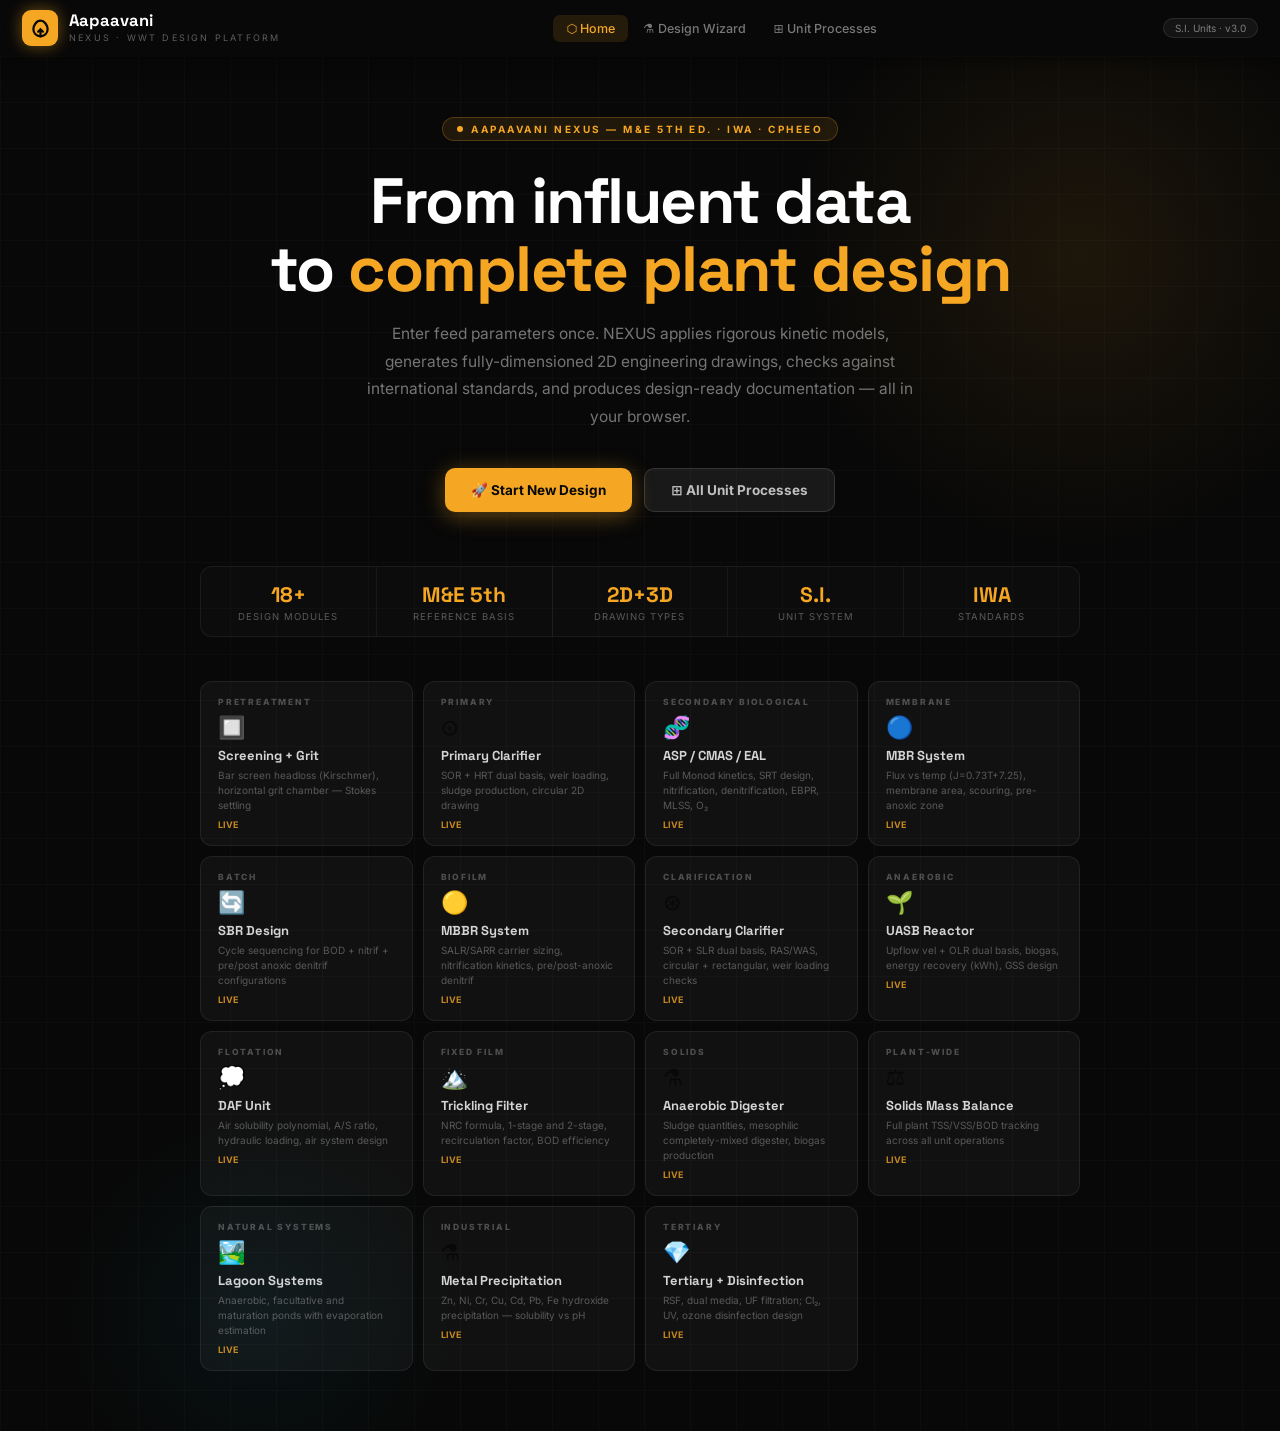
==== index.html @ 56250bb4 "Refactor: Split monolith HTML into index.html, style.css, and app.js" ====
<!DOCTYPE html>
<html lang="en">
<head>
<meta charset="UTF-8">
<meta name="viewport" content="width=device-width, initial-scale=1.0">
<title>Aapaavani NEXUS — Intelligent WWT Engineering Platform</title>
<link rel="stylesheet" href="css/style.css">
</head>
<body>

<!-- ════ TOPNAV ════ -->
<nav class="topnav">
  <div class="brand" onclick="goHome()">
    <div class="brand-icon">
      <svg viewBox="0 0 24 24" fill="none" stroke="#080808" stroke-width="2.8" stroke-linecap="round">
        <path d="M12 2C7 2 3 8 3 13a9 9 0 0018 0c0-5-4-11-9-11z"/>
        <path d="M12 22V13M9 16l3-3 3 3"/>
      </svg>
    </div>
    <div class="brand-words"><div class="n1">Aapaavani</div><div class="n2">NEXUS · WWT Design Platform</div></div>
  </div>
  <div class="nav-tabs">
    <div class="nt active" id="nt-home" onclick="goHome()">⬡ Home</div>
    <div class="nt" id="nt-wizard" onclick="showWiz()">⚗ Design Wizard</div>
    <div class="nt" id="nt-modules" onclick="showModules()">⊞ Unit Processes</div>
  </div>
  <div class="nav-right">
    <div class="chip" id="top-chip"></div>
    <div class="pill">S.I. Units · v3.0</div>
  </div>
</nav>

<!-- ════════════════════════════════════
     HOME
════════════════════════════════════ -->
<div class="screen show" id="screen-home">
<div class="home-hero">
  <div class="hh-grid"></div><div class="hh-glow1"></div><div class="hh-glow2"></div>
  <div class="hero-inner">
    <div class="hero-eyebrow"><div class="eyebrow-pulse"></div><span>Aapaavani NEXUS — M&E 5th Ed. · IWA · CPHEEO</span></div>
    <div class="hero-h">From influent data<br>to <span class="hl">complete plant design</span></div>
    <div class="hero-p">Enter feed parameters once. NEXUS applies rigorous kinetic models, generates fully-dimensioned 2D engineering drawings, checks against international standards, and produces design-ready documentation — all in your browser.</div>
    <div class="hero-btns">
      <button class="btn-hero amber" onclick="showWiz()">🚀 Start New Design</button>
      <button class="btn-hero ghost" onclick="showModules()">⊞ All Unit Processes</button>
    </div>
    <div class="stats-strip">
      <div class="ss-item"><div class="ss-v">18+</div><div class="ss-l">Design Modules</div></div>
      <div class="ss-item"><div class="ss-v">M&E 5th</div><div class="ss-l">Reference Basis</div></div>
      <div class="ss-item"><div class="ss-v">2D+3D</div><div class="ss-l">Drawing Types</div></div>
      <div class="ss-item"><div class="ss-v">S.I.</div><div class="ss-l">Unit System</div></div>
      <div class="ss-item"><div class="ss-v">IWA</div><div class="ss-l">Standards</div></div>
    </div>
    <div class="mod-grid">
      <div class="mgc" onclick="gm('screen')"><div class="mgc-cat">Pretreatment</div><div class="mgc-icon">🔲</div><div class="mgc-name">Screening + Grit</div><div class="mgc-desc">Bar screen headloss (Kirschmer), horizontal grit chamber — Stokes settling</div><div class="mgc-tag">LIVE</div></div>
      <div class="mgc" onclick="gm('primary')"><div class="mgc-cat">Primary</div><div class="mgc-icon">⊙</div><div class="mgc-name">Primary Clarifier</div><div class="mgc-desc">SOR + HRT dual basis, weir loading, sludge production, circular 2D drawing</div><div class="mgc-tag">LIVE</div></div>
      <div class="mgc" onclick="gm('secondary')"><div class="mgc-cat">Secondary Biological</div><div class="mgc-icon">🧬</div><div class="mgc-name">ASP / CMAS / EAL</div><div class="mgc-desc">Full Monod kinetics, SRT design, nitrification, denitrification, EBPR, MLSS, O₂</div><div class="mgc-tag">LIVE</div></div>
      <div class="mgc" onclick="gm('mbr')"><div class="mgc-cat">Membrane</div><div class="mgc-icon">🔵</div><div class="mgc-name">MBR System</div><div class="mgc-desc">Flux vs temp (J=0.73T+7.25), membrane area, scouring, pre-anoxic zone</div><div class="mgc-tag">LIVE</div></div>
      <div class="mgc" onclick="gm('sbr')"><div class="mgc-cat">Batch</div><div class="mgc-icon">🔄</div><div class="mgc-name">SBR Design</div><div class="mgc-desc">Cycle sequencing for BOD + nitrif + pre/post anoxic denitrif configurations</div><div class="mgc-tag">LIVE</div></div>
      <div class="mgc" onclick="gm('mbbr')"><div class="mgc-cat">Biofilm</div><div class="mgc-icon">🟡</div><div class="mgc-name">MBBR System</div><div class="mgc-desc">SALR/SARR carrier sizing, nitrification kinetics, pre/post-anoxic denitrif</div><div class="mgc-tag">LIVE</div></div>
      <div class="mgc" onclick="gm('sec-clar')"><div class="mgc-cat">Clarification</div><div class="mgc-icon">⊛</div><div class="mgc-name">Secondary Clarifier</div><div class="mgc-desc">SOR + SLR dual basis, RAS/WAS, circular + rectangular, weir loading checks</div><div class="mgc-tag">LIVE</div></div>
      <div class="mgc" onclick="gm('uasb')"><div class="mgc-cat">Anaerobic</div><div class="mgc-icon">🌱</div><div class="mgc-name">UASB Reactor</div><div class="mgc-desc">Upflow vel + OLR dual basis, biogas, energy recovery (kWh), GSS design</div><div class="mgc-tag">LIVE</div></div>
      <div class="mgc" onclick="gm('daf')"><div class="mgc-cat">Flotation</div><div class="mgc-icon">💭</div><div class="mgc-name">DAF Unit</div><div class="mgc-desc">Air solubility polynomial, A/S ratio, hydraulic loading, air system design</div><div class="mgc-tag">LIVE</div></div>
      <div class="mgc" onclick="gm('trickling')"><div class="mgc-cat">Fixed Film</div><div class="mgc-icon">🏔️</div><div class="mgc-name">Trickling Filter</div><div class="mgc-desc">NRC formula, 1-stage and 2-stage, recirculation factor, BOD efficiency</div><div class="mgc-tag">LIVE</div></div>
      <div class="mgc" onclick="gm('digester')"><div class="mgc-cat">Solids</div><div class="mgc-icon">⚗️</div><div class="mgc-name">Anaerobic Digester</div><div class="mgc-desc">Sludge quantities, mesophilic completely-mixed digester, biogas production</div><div class="mgc-tag">LIVE</div></div>
      <div class="mgc" onclick="gm('mass-balance')"><div class="mgc-cat">Plant-Wide</div><div class="mgc-icon">⚖️</div><div class="mgc-name">Solids Mass Balance</div><div class="mgc-desc">Full plant TSS/VSS/BOD tracking across all unit operations</div><div class="mgc-tag">LIVE</div></div>
      <div class="mgc" onclick="gm('lagoon')"><div class="mgc-cat">Natural Systems</div><div class="mgc-icon">🏞️</div><div class="mgc-name">Lagoon Systems</div><div class="mgc-desc">Anaerobic, facultative and maturation ponds with evaporation estimation</div><div class="mgc-tag">LIVE</div></div>
      <div class="mgc" onclick="gm('metal')"><div class="mgc-cat">Industrial</div><div class="mgc-icon">⚗</div><div class="mgc-name">Metal Precipitation</div><div class="mgc-desc">Zn, Ni, Cr, Cu, Cd, Pb, Fe hydroxide precipitation — solubility vs pH</div><div class="mgc-tag">LIVE</div></div>
      <div class="mgc" onclick="gm('tertiary')"><div class="mgc-cat">Tertiary</div><div class="mgc-icon">💎</div><div class="mgc-name">Tertiary + Disinfection</div><div class="mgc-desc">RSF, dual media, UF filtration; Cl₂, UV, ozone disinfection design</div><div class="mgc-tag">LIVE</div></div>
    </div>
  </div>
</div>
</div>

<!-- ════════════════════════════════════
     WIZARD
════════════════════════════════════ -->
<div class="screen" id="screen-wizard">
<div class="two-panel">
  <aside class="sidebar">
    <div class="sb-logo"><div class="sb-logo-t">NEXUS Design Engine</div><div class="sb-logo-s">Project Wizard</div></div>
    <div class="sb-sec">Setup Steps</div>
    <div class="si active" id="wsb1" onclick="wz(1)"><svg class="si-icon" viewBox="0 0 24 24" fill="none" stroke="currentColor" stroke-width="2"><circle cx="12" cy="8" r="5"/><path d="M20 21a8 8 0 10-16 0"/></svg>Project Info<span class="si-badge new">1</span></div>
    <div class="si" id="wsb2" onclick="wz(2)"><svg class="si-icon" viewBox="0 0 24 24" fill="none" stroke="currentColor" stroke-width="2"><path d="M3 12h18M3 6h18M3 18h18"/></svg>Feed Parameters<span class="si-badge new">2</span></div>
    <div class="si" id="wsb3" onclick="wz(3)"><svg class="si-icon" viewBox="0 0 24 24" fill="none" stroke="currentColor" stroke-width="2"><polyline points="20 6 9 17 4 12"/></svg>Discharge Targets<span class="si-badge new">3</span></div>
    <div class="si" id="wsb4" onclick="wz(4)"><svg class="si-icon" viewBox="0 0 24 24" fill="none" stroke="currentColor" stroke-width="2"><rect x="2" y="8" width="20" height="8" rx="2"/></svg>System Type<span class="si-badge new">4</span></div>
    <div class="si" id="wsb5" onclick="wz(5)"><svg class="si-icon" viewBox="0 0 24 24" fill="none" stroke="currentColor" stroke-width="2"><path d="M12 2L2 7l10 5 10-5-10-5z"/><path d="M2 17l10 5 10-5M2 12l10 5 10-5"/></svg>Technology<span class="si-badge new">5</span></div>
    <div class="sb-div"></div>
    <div class="sb-sec">Quick Jump</div>
    <div class="si" onclick="gm('screen')"><svg class="si-icon" viewBox="0 0 24 24" fill="none" stroke="currentColor" stroke-width="2"><rect x="3" y="3" width="18" height="18" rx="2"/><line x1="9" y1="3" x2="9" y2="21"/><line x1="15" y1="3" x2="15" y2="21"/></svg>Screen + Grit<span class="si-badge live">Live</span></div>
    <div class="si" onclick="gm('secondary')"><svg class="si-icon" viewBox="0 0 24 24" fill="none" stroke="currentColor" stroke-width="2"><rect x="2" y="6" width="20" height="14" rx="2"/><path d="M2 10h20"/></svg>Secondary Bio<span class="si-badge live">Live</span></div>
    <div class="si" onclick="gm('uasb')"><svg class="si-icon" viewBox="0 0 24 24" fill="none" stroke="currentColor" stroke-width="2"><path d="M12 3v18M3 7l9-4 9 4"/></svg>UASB / Anaerobic<span class="si-badge live">Live</span></div>
    <div class="sb-tech"><div class="sb-tech-label">Selected Technology</div><div class="sb-tech-val" id="sb-tech-v">—</div></div>
    <div class="sb-prog"><div class="sb-prog-bar"><div class="sb-prog-fill" id="wiz-bar" style="width:20%"></div></div><div class="sb-prog-txt" id="wiz-pg-txt">Step 1 of 5</div></div>
  </aside>
  <div class="panel-main">
    <!-- Steps nav -->
    <div class="steps-nav">
      <div class="sn-item active" id="sn1"><div class="sn-dot">1</div>Project Info</div>
      <div class="sn-line" id="sl1"></div>
      <div class="sn-item" id="sn2"><div class="sn-dot">2</div>Feed Params</div>
      <div class="sn-line" id="sl2"></div>
      <div class="sn-item" id="sn3"><div class="sn-dot">3</div>Targets</div>
      <div class="sn-line" id="sl3"></div>
      <div class="sn-item" id="sn4"><div class="sn-dot">4</div>System Type</div>
      <div class="sn-line" id="sl4"></div>
      <div class="sn-item" id="sn5"><div class="sn-dot">5</div>Technology</div>
    </div>

    <!-- STEP 1 -->
    <div id="ws1">
      <div class="step-hero"><div class="step-hrow"><div class="step-num-box">1</div><div class="step-title">Project Information</div></div><div class="step-desc">Enter project details for drawing title blocks and design reports. These customise all output documentation.</div></div>
      <div class="step-body">
        <div class="card"><div class="card-hd"><div class="card-hd-t">🏗️ Project Identification</div></div><div class="card-body">
          <div class="g3" style="margin-bottom:13px">
            <div class="f"><label>Project Name</label><input id="p_name" value="Municipal WWT Plant — Phase I"><div class="h">Appears on drawings and reports</div></div>
            <div class="f"><label>Client / Owner</label><input id="p_client" placeholder="Municipality or client name"></div>
            <div class="f"><label>Project Location</label><input id="p_loc" placeholder="City, State, Country"></div>
            <div class="f"><label>Design Engineer / Firm</label><input id="p_eng" placeholder="Engineer or consulting firm"></div>
            <div class="f"><label>Project Reference No.</label><input id="p_no" placeholder="WWT-2026-001"></div>
            <div class="f"><label>Design Horizon</label><select id="p_horizon"><option value="10">10 Years</option><option value="15">15 Years</option><option value="20" selected>20 Years (standard)</option><option value="25">25 Years</option><option value="30">30 Years</option></select></div>
          </div>
          <div class="g3">
            <div class="f"><label>Wastewater Category</label><select id="p_type"><option value="domestic">Domestic / Municipal</option><option value="industrial">Industrial</option><option value="combined">Combined (Municipal+Industrial)</option><option value="agri">Agro-industrial</option></select></div>
            <div class="f"><label>Design Code / Standard</label><select id="p_code"><option value="india">India — CPHEEO / CPCB Guidelines</option><option value="mande">Metcalf &amp; Eddy 5th Ed. (International)</option><option value="usa">USA — MOP 8 / WEF Standards</option><option value="eu">European EN Standards</option></select></div>
            <div class="f"><label>Project Notes</label><input id="p_notes" placeholder="Special constraints, site conditions..."></div>
          </div>
        </div></div>
        <div class="btn-row mt"><button class="btn btn-a" onclick="wz(2)">Continue → Feed Parameters ›</button></div>
      </div>
    </div>

    <!-- STEP 2 -->
    <div id="ws2" style="display:none">
      <div class="step-hero"><div class="step-hrow"><div class="step-num-box">2</div><div class="step-title">Influent Feed Parameters</div></div><div class="step-desc">Enter or estimate influent characteristics. NEXUS auto-populates all downstream modules. Use measured values; defaults are typical Indian domestic sewage.</div></div>
      <div class="step-body">
        <div class="alert al-a">💡 All values propagate globally. Every unit process uses these as inputs — you can override individual modules later.</div>
        <div class="card"><div class="card-hd"><div class="card-hd-t">💧 Hydraulic Parameters</div><div class="card-hd-s">Flow rates and peaking factors</div></div><div class="card-body">
          <div class="g4">
            <div class="f"><label>Design Average Flow Q</label><div class="fuw"><input type="number" id="w_Q" value="5000"><div class="fu">m³/d</div></div><div class="h">Average daily design flow</div></div>
            <div class="f"><label>Peak Hourly Factor</label><input type="number" id="w_PF" value="2.5" step="0.1"><div class="h">Qpeak = PF × Qavg | Domestic: 2.0–3.5</div></div>
            <div class="f"><label>Peak Monthly Factor</label><input type="number" id="w_PMF" value="1.2" step="0.05"><div class="h">For sludge calcs | Typical 1.1–1.3</div></div>
            <div class="f"><label>Infiltration Allowance</label><div class="fuw"><input type="number" id="w_inf" value="0"><div class="fu">m³/d</div></div><div class="h">Groundwater infiltration (if any)</div></div>
          </div>
        </div></div>
        <div class="card"><div class="card-hd"><div class="card-hd-t">🧪 Organic Load Parameters</div><div class="card-hd-s">BOD₅, COD, TSS — primary characterisation per M&E 5th Ed.</div></div><div class="card-body">
          <div class="g4">
            <div class="f"><label>Influent BOD₅</label><div class="fuw"><input type="number" id="w_BOD" value="250"><div class="fu">mg/L</div></div><div class="h">5-day BOD | Domestic: 150–350</div></div>
            <div class="f"><label>Soluble BOD (sBOD)</label><div class="fuw"><input type="number" id="w_sBOD" value="125"><div class="fu">mg/L</div></div><div class="h">Filtered BOD | ~50% of total</div></div>
            <div class="f"><label>Influent COD</label><div class="fuw"><input type="number" id="w_COD" value="450"><div class="fu">mg/L</div></div><div class="h">Total COD | Domestic: 300–600</div></div>
            <div class="f"><label>Soluble COD (sCOD)</label><div class="fuw"><input type="number" id="w_sCOD" value="200"><div class="fu">mg/L</div></div><div class="h">Filtered COD</div></div>
            <div class="f"><label>rbCOD</label><div class="fuw"><input type="number" id="w_rbCOD" value="80"><div class="fu">mg/L</div></div><div class="h">Readily biodegradable | For EBPR, denitrif.</div></div>
            <div class="f"><label>Influent TSS</label><div class="fuw"><input type="number" id="w_TSS" value="220"><div class="fu">mg/L</div></div><div class="h">Total susp. solids | Domestic: 150–300</div></div>
            <div class="f"><label>Influent VSS</label><div class="fuw"><input type="number" id="w_VSS" value="185"><div class="fu">mg/L</div></div><div class="h">Volatile susp. solids | VSS/TSS ≈ 0.8</div></div>
            <div class="f"><label>nbVSS (non-biodeg.)</label><div class="fuw"><input type="number" id="w_nbVSS" value="40"><div class="fu">mg/L</div></div><div class="h">Non-biodegradable VSS | For UASB</div></div>
          </div>
        </div></div>
        <div class="card"><div class="card-hd"><div class="card-hd-t">🌿 Nutrient Parameters</div><div class="card-hd-s">Nitrogen, phosphorus, alkalinity</div></div><div class="card-body">
          <div class="g4">
            <div class="f"><label>Influent TKN</label><div class="fuw"><input type="number" id="w_TKN" value="40"><div class="fu">mg/L</div></div><div class="h">Total Kjeldahl N | Domestic: 25–60</div></div>
            <div class="f"><label>Influent NH₄-N</label><div class="fuw"><input type="number" id="w_NH4" value="28"><div class="fu">mg/L</div></div><div class="h">Ammonia-N | ~70–80% of TKN</div></div>
            <div class="f"><label>Influent NO₃-N (raw)</label><div class="fuw"><input type="number" id="w_NO3" value="1"><div class="fu">mg/L</div></div><div class="h">Usually negligible in raw sewage</div></div>
            <div class="f"><label>Total Phosphorus TP</label><div class="fuw"><input type="number" id="w_TP" value="6"><div class="fu">mg/L</div></div><div class="h">Domestic: 4–12 mg/L</div></div>
            <div class="f"><label>VFA (Acetate)</label><div class="fuw"><input type="number" id="w_VFA" value="15"><div class="fu">mg/L</div></div><div class="h">Volatile fatty acids | For EBPR</div></div>
            <div class="f"><label>Alkalinity</label><div class="fuw"><input type="number" id="w_Alk" value="200"><div class="fu">mg/L CaCO₃</div></div><div class="h">Typical: 100–300</div></div>
            <div class="f"><label>Influent pH</label><input type="number" id="w_pH" value="7.2" step="0.1"><div class="h">Typical: 6.5–8.0</div></div>
            <div class="f"><label>TKN Peak/Avg Factor Fs</label><input type="number" id="w_TKNfs" value="1.5" step="0.1"><div class="h">For SRT safety factor | M&E: 1.3–1.8</div></div>
          </div>
        </div></div>
        <div class="card"><div class="card-hd"><div class="card-hd-t">🌡️ Physical / Site Conditions</div></div><div class="card-body">
          <div class="g4">
            <div class="f"><label>Design Temp. (coldest month)</label><div class="fuw"><input type="number" id="w_T" value="20"><div class="fu">°C</div></div><div class="h">Critical for kinetics and O₂ transfer</div></div>
            <div class="f"><label>Summer Max. Temp.</label><div class="fuw"><input type="number" id="w_Tmax" value="32"><div class="fu">°C</div></div><div class="h">For MBR flux correction</div></div>
            <div class="f"><label>Site Elevation</label><div class="fuw"><input type="number" id="w_elev" value="100"><div class="fu">m asl</div></div><div class="h">For blower + O₂ transfer correction</div></div>
            <div class="f"><label>Population (if known)</label><input type="number" id="w_PE" placeholder="Auto-calc"><div class="h">Auto-calc: Q ÷ 0.1 m³/cap/d</div></div>
          </div>
        </div></div>
        <div class="btn-row mt"><button class="btn btn-o" onclick="wz(1)">‹ Back</button><button class="btn btn-a" onclick="wz(3)">Continue → Discharge Targets ›</button></div>
      </div>
    </div>

    <!-- STEP 3 -->
    <div id="ws3" style="display:none">
      <div class="step-hero"><div class="step-hrow"><div class="step-num-box">3</div><div class="step-title">Effluent Quality Targets &amp; Discharge Standard</div></div><div class="step-desc">Select a regulatory standard — NEXUS auto-fills all limits and recommends appropriate technology.</div></div>
      <div class="step-body">
        <div class="alert al-a">💡 Select a standard to auto-fill targets. You can override any value. Technology recommendation updates automatically based on stringency.</div>
        <div class="card"><div class="card-hd"><div class="card-hd-t">📋 Quick-Select Discharge Standards</div></div><div class="card-body">
          <div class="std-pills">
            <div class="std-p on" id="sp-inland" onclick="setStd('inland')">🏞 IS 2490 — Inland Surface Water</div>
            <div class="std-p" id="sp-land" onclick="setStd('land')">🌾 CPCB — Land Irrigation</div>
            <div class="std-p" id="sp-reuse" onclick="setStd('reuse')">♻️ ZLD / Water Reuse</div>
            <div class="std-p" id="sp-marine" onclick="setStd('marine')">🌊 Marine Discharge</div>
            <div class="std-p" id="sp-mld" onclick="setStd('mld')">⚡ MLD / High Grade</div>
            <div class="std-p" id="sp-custom" onclick="setStd('custom')">✏️ Custom</div>
          </div>
          <div class="g4">
            <div class="f"><label>Effluent BOD₅</label><div class="fuw"><input type="number" id="w_BODe" value="10"><div class="fu">mg/L</div></div></div>
            <div class="f"><label>Effluent COD</label><div class="fuw"><input type="number" id="w_CODe" value="50"><div class="fu">mg/L</div></div></div>
            <div class="f"><label>Effluent TSS</label><div class="fuw"><input type="number" id="w_TSSe" value="10"><div class="fu">mg/L</div></div></div>
            <div class="f"><label>Effluent NH₄-N</label><div class="fuw"><input type="number" id="w_NH4e" value="5"><div class="fu">mg/L</div></div></div>
            <div class="f"><label>Effluent TN</label><div class="fuw"><input type="number" id="w_TNe" value="10"><div class="fu">mg/L</div></div></div>
            <div class="f"><label>Effluent TP</label><div class="fuw"><input type="number" id="w_TPe" value="2"><div class="fu">mg/L</div></div></div>
            <div class="f"><label>Effluent pH Range</label><input type="text" id="w_pHe" value="6.5–8.5"></div>
            <div class="f"><label>Faecal Coliform</label><input type="text" id="w_FCe" value="&lt;1000 MPN/100mL"></div>
          </div>
        </div></div>
        <div class="btn-row mt"><button class="btn btn-o" onclick="wz(2)">‹ Back</button><button class="btn btn-a" onclick="wz(4)">Continue → System Type ›</button></div>
      </div>
    </div>

    <!-- STEP 4 -->
    <div id="ws4" style="display:none">
      <div class="step-hero"><div class="step-hrow"><div class="step-num-box">4</div><div class="step-title">Treatment System Configuration</div></div><div class="step-desc">Choose whether to design a conventional multi-unit train or focus on a specific secondary treatment technology.</div></div>
      <div class="step-body">
        <div class="card"><div class="card-hd"><div class="card-hd-t">🏭 System Design Approach</div></div><div class="card-body">
          <div class="sys-g">
            <div class="sc on" id="sc-conv" onclick="selSys('conventional')"><div class="sc-icon">🏗️</div><div class="sc-name">Conventional Full Train</div><div class="sc-desc">Complete sequential design: Screening → Grit → Primary → Biological → Secondary Clarifier → Tertiary. Mass balance continuity across all units from single feed input.</div></div>
            <div class="sc" id="sc-spec" onclick="selSys('specific')"><div class="sc-icon">⚙️</div><div class="sc-name">Specific Technology Focus</div><div class="sc-desc">Deep-dive into a specific secondary technology (MBR, SBR, MBBR, UASB+ASP, Trickling Filter) with full integration of required pre/post-treatment stages.</div></div>
          </div>
        </div></div>
        <div class="btn-row mt"><button class="btn btn-o" onclick="wz(3)">‹ Back</button><button class="btn btn-a" onclick="wz(5)">Continue → Select Technology ›</button></div>
      </div>
    </div>

    <!-- STEP 5 -->
    <div id="ws5" style="display:none">
      <div class="step-hero"><div class="step-hrow"><div class="step-num-box">5</div><div class="step-title" id="s5-title">Select Secondary Treatment Technology</div></div><div class="step-desc" id="s5-desc">NEXUS recommends based on your effluent targets and plant scale. Click a card to select.</div></div>
      <div class="step-body">
        <div class="tech-grid" id="tech-grid"></div>
        <div id="rec-box" class="alert al-g" style="display:none;margin-top:6px"></div>
        <div class="btn-row mt">
          <button class="btn btn-o" onclick="wz(4)">‹ Back</button>
          <button class="btn btn-a" style="font-size:14px;padding:12px 28px" onclick="launchDesign()">🚀 Launch Full Design →</button>
        </div>
      </div>
    </div>
  </div><!-- panel-main -->
</div><!-- two-panel -->
</div><!-- wizard -->

<!-- ════════════════════════════════════
     MODULES SCREEN
════════════════════════════════════ -->
<div class="screen" id="screen-modules">
<div class="two-panel">
  <aside class="sidebar">
    <div class="sb-logo"><div class="sb-logo-t">Unit Process Library</div><div class="sb-logo-s">15 active modules</div></div>
    <div class="sb-sec">Treatment Train</div>
    <div class="si" id="msb-train" onclick="gm('train')"><svg class="si-icon" viewBox="0 0 24 24" fill="none" stroke="currentColor" stroke-width="2"><rect x="2" y="8" width="20" height="8" rx="2"/></svg>Train Overview<span class="si-badge new">→</span></div>
    <div class="sb-sec">Pretreatment</div>
    <div class="si" id="msb-screen" onclick="gm('screen')"><svg class="si-icon" viewBox="0 0 24 24" fill="none" stroke="currentColor" stroke-width="2"><rect x="3" y="3" width="18" height="18" rx="2"/><line x1="9" y1="3" x2="9" y2="21"/><line x1="15" y1="3" x2="15" y2="21"/></svg>Screening + Grit<span class="si-badge live">Live</span></div>
    <div class="sb-sec">Primary</div>
    <div class="si" id="msb-primary" onclick="gm('primary')"><svg class="si-icon" viewBox="0 0 24 24" fill="none" stroke="currentColor" stroke-width="2"><ellipse cx="12" cy="12" rx="9" ry="6"/><line x1="12" y1="6" x2="12" y2="18"/></svg>Primary Clarifier<span class="si-badge live">Live</span></div>
    <div class="sb-sec">Secondary Biological</div>
    <div class="si" id="msb-secondary" onclick="gm('secondary')"><svg class="si-icon" viewBox="0 0 24 24" fill="none" stroke="currentColor" stroke-width="2"><rect x="2" y="6" width="20" height="14" rx="2"/><path d="M2 10h20M8 10v10M16 10v10"/></svg>ASP / CMAS / EAL<span class="si-badge live">Live</span></div>
    <div class="si" id="msb-mbr" onclick="gm('mbr')"><svg class="si-icon" viewBox="0 0 24 24" fill="none" stroke="currentColor" stroke-width="2"><path d="M12 2L2 7l10 5 10-5-10-5z"/><path d="M2 17l10 5 10-5"/></svg>MBR System<span class="si-badge live">Live</span></div>
    <div class="si" id="msb-sbr" onclick="gm('sbr')"><svg class="si-icon" viewBox="0 0 24 24" fill="none" stroke="currentColor" stroke-width="2"><path d="M21 12a9 9 0 11-6.219-8.56"/></svg>SBR Design<span class="si-badge live">Live</span></div>
    <div class="si" id="msb-mbbr" onclick="gm('mbbr')"><svg class="si-icon" viewBox="0 0 24 24" fill="none" stroke="currentColor" stroke-width="2"><circle cx="12" cy="12" r="3"/><path d="M12 1v4M12 19v4"/></svg>MBBR System<span class="si-badge live">Live</span></div>
    <div class="si" id="msb-trickling" onclick="gm('trickling')"><svg class="si-icon" viewBox="0 0 24 24" fill="none" stroke="currentColor" stroke-width="2"><path d="M3 9l9-7 9 7v11a2 2 0 01-2 2H5a2 2 0 01-2-2z"/></svg>Trickling Filter<span class="si-badge live">Live</span></div>
    <div class="sb-sec">Secondary Clarifier</div>
    <div class="si" id="msb-sec-clar" onclick="gm('sec-clar')"><svg class="si-icon" viewBox="0 0 24 24" fill="none" stroke="currentColor" stroke-width="2"><path d="M3 6h18l-2 12H5L3 6z"/></svg>Secondary Clarifier<span class="si-badge live">Live</span></div>
    <div class="sb-sec">Anaerobic / Industrial</div>
    <div class="si" id="msb-uasb" onclick="gm('uasb')"><svg class="si-icon" viewBox="0 0 24 24" fill="none" stroke="currentColor" stroke-width="2"><path d="M12 3v18M3 7l9-4 9 4M3 17l9 4 9-4"/></svg>UASB Reactor<span class="si-badge live">Live</span></div>
    <div class="si" id="msb-daf" onclick="gm('daf')"><svg class="si-icon" viewBox="0 0 24 24" fill="none" stroke="currentColor" stroke-width="2"><circle cx="12" cy="8" r="4"/><path d="M4 20c0-4 3.6-7 8-7s8 3 8 7"/></svg>DAF Unit<span class="si-badge live">Live</span></div>
    <div class="sb-sec">Solids Handling</div>
    <div class="si" id="msb-digester" onclick="gm('digester')"><svg class="si-icon" viewBox="0 0 24 24" fill="none" stroke="currentColor" stroke-width="2"><ellipse cx="12" cy="18" rx="8" ry="3"/><path d="M4 18V9l8-6 8 6v9"/></svg>Anaerobic Digester<span class="si-badge live">Live</span></div>
    <div class="si" id="msb-mass-balance" onclick="gm('mass-balance')"><svg class="si-icon" viewBox="0 0 24 24" fill="none" stroke="currentColor" stroke-width="2"><path d="M12 2L2 7l10 5 10-5-10-5z"/></svg>Solids Mass Balance<span class="si-badge live">Live</span></div>
    <div class="sb-sec">Natural / Tertiary</div>
    <div class="si" id="msb-lagoon" onclick="gm('lagoon')"><svg class="si-icon" viewBox="0 0 24 24" fill="none" stroke="currentColor" stroke-width="2"><path d="M21 7.5C21 9.985 16.971 12 12 12S3 9.985 3 7.5 7.029 3 12 3s9 2.015 9 4.5z"/></svg>Lagoon Systems<span class="si-badge live">Live</span></div>
    <div class="si" id="msb-tertiary" onclick="gm('tertiary')"><svg class="si-icon" viewBox="0 0 24 24" fill="none" stroke="currentColor" stroke-width="2"><path d="M12 22s8-4 8-10V5l-8-3-8 3v7c0 6 8 10 8 10z"/></svg>Tertiary+Disinfection<span class="si-badge live">Live</span></div>
    <div class="si" id="msb-metal" onclick="gm('metal')"><svg class="si-icon" viewBox="0 0 24 24" fill="none" stroke="currentColor" stroke-width="2"><path d="M20.24 12.24a6 6 0 00-8.49-8.49L5 10.5V19h8.5z"/></svg>Metal Precipitation<span class="si-badge live">Live</span></div>
  </aside>

  <div class="panel-main" id="mod-content">
    <!-- modules rendered here -->
  </div>
</div>
</div>

<script src="js/app.js"></script>
</body>
</html>
---- css/style.css ----
@import url('https://fonts.googleapis.com/css2?family=Inter:wght@300;400;500;600;700;800;900&family=Space+Grotesk:wght@400;500;600;700;800&family=JetBrains+Mono:wght@400;500;600&display=swap');
:root{
  --ink:#080808;--ink2:#121212;--ink3:#1c1c1c;--ink4:#262626;--ink5:#313131;
  --amber:#f5a623;--amber2:#e8940f;--amber3:#ffc14a;--amber-glow:rgba(245,166,35,0.18);
  --gold:#d4af37;--teal:#00b4d8;
  --cream:#fafaf6;--cream2:#f3f1eb;--cream3:#e9e6dc;
  --chalk:#ffffff;
  --ok:#1a9454;--ok2:#e6f5ee;
  --warn:#d4860a;--warn2:#fff7e6;
  --red:#c0392b;--red2:#fdeaea;
  --blue:#1565c0;--blue2:#e3f0ff;
  --muted:#5a5a5a;--muted2:#888;--muted3:#aaa;
  --border:#dddbd2;--border2:#c8c5ba;
  --sh:0 2px 10px rgba(0,0,0,0.07);
  --sh2:0 6px 28px rgba(0,0,0,0.11);
  --sh3:0 16px 60px rgba(0,0,0,0.16);
  --r:14px;--r2:10px;--r3:7px;
  --font:'Inter',system-ui,sans-serif;
  --fh:'Space Grotesk','Inter',sans-serif;
  --fm:'JetBrains Mono',monospace;
}
*{box-sizing:border-box;margin:0;padding:0}
html{scroll-behavior:smooth}
body{font-family:var(--font);background:var(--cream);color:var(--ink);overflow-x:hidden;min-height:100vh}
/* SCROLLBAR */
::-webkit-scrollbar{width:5px;height:5px}::-webkit-scrollbar-thumb{background:rgba(0,0,0,0.12);border-radius:3px}

/* ═══════════ TOPNAV ═══════════ */
.topnav{background:var(--ink);height:56px;display:flex;align-items:center;justify-content:space-between;padding:0 22px;position:sticky;top:0;z-index:1000;box-shadow:0 1px 20px rgba(0,0,0,0.6)}
.brand{display:flex;align-items:center;gap:11px;cursor:pointer}
.brand-icon{width:36px;height:36px;background:var(--amber);border-radius:9px;display:flex;align-items:center;justify-content:center;box-shadow:0 0 16px rgba(245,166,35,0.45);flex-shrink:0}
.brand-icon svg{width:19px;height:19px}
.brand-words .n1{font-family:var(--fh);font-size:16.5px;font-weight:700;color:#fff;line-height:1}
.brand-words .n2{font-size:9px;color:rgba(255,255,255,0.35);letter-spacing:2.2px;text-transform:uppercase;margin-top:2px}
.nav-tabs{display:flex;align-items:center;gap:2px}
.nt{padding:6px 13px;border-radius:7px;font-size:12.5px;font-weight:500;color:rgba(255,255,255,0.45);cursor:pointer;transition:all .15s;display:flex;align-items:center;gap:5px}
.nt:hover{color:rgba(255,255,255,0.8);background:rgba(255,255,255,0.06)}
.nt.active{color:var(--amber);background:rgba(245,166,35,0.12)}
.nav-right{display:flex;align-items:center;gap:8px}
.chip{background:rgba(245,166,35,0.14);border:1px solid rgba(245,166,35,0.3);color:var(--amber);border-radius:18px;padding:3px 11px;font-size:10px;font-weight:700;letter-spacing:.5px;display:none}
.pill{background:rgba(255,255,255,0.05);border:1px solid rgba(255,255,255,0.09);color:rgba(255,255,255,0.45);border-radius:18px;padding:3px 11px;font-size:10px}

/* ═══════════ SCREENS ═══════════ */
.screen{display:none}.screen.show{display:block}

/* ════ HOME SCREEN ════ */
.home-hero{background:var(--ink);min-height:calc(100vh - 56px);display:flex;align-items:center;justify-content:center;padding:60px 24px;position:relative;overflow:hidden}
.hh-grid{position:absolute;inset:0;opacity:.028;background-image:linear-gradient(rgba(255,255,255,.7) 1px,transparent 1px),linear-gradient(90deg,rgba(255,255,255,.7) 1px,transparent 1px);background-size:46px 46px;pointer-events:none}
.hh-glow1{position:absolute;width:600px;height:600px;border-radius:50%;background:radial-gradient(circle,rgba(245,166,35,.09) 0%,transparent 70%);top:-100px;right:-100px;pointer-events:none}
.hh-glow2{position:absolute;width:400px;height:400px;border-radius:50%;background:radial-gradient(circle,rgba(0,180,216,.06) 0%,transparent 70%);bottom:-80px;left:60px;pointer-events:none}
.hero-inner{max-width:880px;width:100%;text-align:center;position:relative;z-index:1}
.hero-eyebrow{display:inline-flex;align-items:center;gap:8px;background:rgba(245,166,35,.1);border:1px solid rgba(245,166,35,.24);border-radius:20px;padding:5px 14px;margin-bottom:26px}
.eyebrow-pulse{width:6px;height:6px;background:var(--amber);border-radius:50%;animation:pulse 2s infinite}
@keyframes pulse{0%,100%{opacity:1;transform:scale(1)}50%{opacity:.45;transform:scale(1.3)}}
.hero-eyebrow span{font-size:10px;font-weight:700;color:var(--amber);letter-spacing:2.5px;text-transform:uppercase}
.hero-h{font-family:var(--fh);font-size:clamp(34px,5.5vw,64px);font-weight:800;color:#fff;line-height:1.07;margin-bottom:16px;letter-spacing:-1.5px}
.hero-h .hl{color:var(--amber)}
.hero-p{font-size:15.5px;color:rgba(255,255,255,.44);line-height:1.78;max-width:560px;margin:0 auto 38px}
.hero-btns{display:flex;gap:12px;justify-content:center;flex-wrap:wrap;margin-bottom:54px}
.btn-hero{display:inline-flex;align-items:center;gap:8px;padding:13px 26px;border-radius:10px;font-size:13.5px;font-weight:700;cursor:pointer;border:none;font-family:var(--font);transition:all .2s}
.btn-hero.amber{background:var(--amber);color:var(--ink);box-shadow:0 4px 22px rgba(245,166,35,.38)}
.btn-hero.amber:hover{background:var(--amber2);transform:translateY(-2px);box-shadow:0 8px 30px rgba(245,166,35,.45)}
.btn-hero.ghost{background:rgba(255,255,255,.07);color:rgba(255,255,255,.72);border:1px solid rgba(255,255,255,.12)}
.btn-hero.ghost:hover{background:rgba(255,255,255,.12);color:#fff}
/* Stats strip */
.stats-strip{display:flex;border:1px solid rgba(255,255,255,.06);border-radius:12px;overflow:hidden;margin-bottom:44px;background:rgba(255,255,255,.02)}
.ss-item{flex:1;padding:14px 18px;text-align:center;border-right:1px solid rgba(255,255,255,.05)}
.ss-item:last-child{border-right:none}
.ss-v{font-family:var(--fh);font-size:21px;font-weight:700;color:var(--amber)}
.ss-l{font-size:9.5px;color:rgba(255,255,255,.32);text-transform:uppercase;letter-spacing:1px;margin-top:3px}
/* Module grid */
.mod-grid{display:grid;grid-template-columns:repeat(auto-fill,minmax(190px,1fr));gap:10px;max-width:920px;width:100%}
.mgc{background:rgba(255,255,255,.04);border:1px solid rgba(255,255,255,.07);border-radius:12px;padding:15px 17px;cursor:pointer;transition:all .2s;text-align:left}
.mgc:hover{background:rgba(245,166,35,.09);border-color:rgba(245,166,35,.24);transform:translateY(-2px);box-shadow:0 6px 20px rgba(0,0,0,.3)}
.mgc-cat{font-size:8.5px;font-weight:800;color:rgba(255,255,255,.26);text-transform:uppercase;letter-spacing:1.8px;margin-bottom:7px}
.mgc-icon{font-size:22px;margin-bottom:7px}
.mgc-name{font-family:var(--fh);font-size:13px;font-weight:700;color:rgba(255,255,255,.82);margin-bottom:4px}
.mgc-desc{font-size:10px;color:rgba(255,255,255,.3);line-height:1.5}
.mgc-tag{font-size:9px;font-weight:700;color:var(--amber);margin-top:6px;opacity:.8}

/* ════ TWO-PANEL LAYOUT ════ */
.two-panel{display:flex;min-height:calc(100vh - 56px)}
/* SIDEBAR */
.sidebar{width:228px;min-width:228px;background:var(--ink2);display:flex;flex-direction:column;overflow-y:auto;flex-shrink:0}
.sb-logo{padding:18px 18px 8px}
.sb-logo-t{font-family:var(--fh);font-size:12px;font-weight:700;color:rgba(255,255,255,.85)}
.sb-logo-s{font-size:9px;color:rgba(255,255,255,.26);margin-top:2px;letter-spacing:1.2px}
.sb-sec{padding:12px 18px 5px;font-size:8.5px;font-weight:800;color:rgba(255,255,255,.2);letter-spacing:2.5px;text-transform:uppercase}
.si{display:flex;align-items:center;gap:9px;padding:9px 18px;cursor:pointer;border-left:2px solid transparent;color:rgba(255,255,255,.42);font-size:12px;font-weight:500;transition:all .15s;user-select:none}
.si:hover{background:rgba(255,255,255,.05);color:rgba(255,255,255,.82)}
.si.active{background:rgba(245,166,35,.1);color:var(--amber);border-left-color:var(--amber)}
.si.done{color:rgba(42,180,100,.8)}
.si-icon{width:15px;height:15px;flex-shrink:0;opacity:.55}
.si.active .si-icon,.si.done .si-icon{opacity:1}
.si-badge{margin-left:auto;font-size:8px;font-weight:800;border-radius:7px;padding:2px 6px;letter-spacing:.2px}
.si-badge.live{background:rgba(42,148,84,.22);color:#60d090}
.si-badge.new{background:rgba(245,166,35,.16);color:var(--amber)}
.si-badge.soon{background:rgba(255,255,255,.06);color:rgba(255,255,255,.25)}
.sb-div{height:1px;background:rgba(255,255,255,.05);margin:5px 18px}
.sb-tech{margin:10px 14px;background:rgba(245,166,35,.07);border:1px solid rgba(245,166,35,.17);border-radius:9px;padding:10px 13px}
.sb-tech-label{font-size:8.5px;font-weight:800;color:rgba(255,255,255,.28);text-transform:uppercase;letter-spacing:1.5px;margin-bottom:3px}
.sb-tech-val{font-family:var(--fh);font-size:13px;font-weight:700;color:var(--amber)}
.sb-prog{padding:12px 18px 18px;margin-top:auto}
.sb-prog-bar{height:2.5px;background:rgba(255,255,255,.07);border-radius:2px;margin-bottom:5px}
.sb-prog-fill{height:2.5px;background:var(--amber);border-radius:2px;transition:width .4s ease}
.sb-prog-txt{font-size:9.5px;color:rgba(255,255,255,.28)}
/* MAIN */
.panel-main{flex:1;min-width:0;overflow-y:auto;background:var(--cream)}

/* ════ STEP HERO ════ */
.step-hero{background:var(--ink3);border-bottom:1px solid rgba(255,255,255,.06);padding:22px 32px 18px}
.step-hrow{display:flex;align-items:center;gap:11px;margin-bottom:6px}
.step-num-box{width:28px;height:28px;background:var(--amber);border-radius:8px;display:flex;align-items:center;justify-content:center;font-size:13px;font-weight:800;color:var(--ink);flex-shrink:0}
.step-title{font-family:var(--fh);font-size:19px;font-weight:700;color:#fff}
.step-desc{font-size:12.5px;color:rgba(255,255,255,.4);line-height:1.65;max-width:580px}
/* Steps bar */
.steps-nav{display:flex;align-items:center;gap:0;padding:12px 32px;background:var(--ink2);border-bottom:1px solid rgba(255,255,255,.05);overflow-x:auto}
.sn-item{display:flex;align-items:center;gap:6px;font-size:11px;font-weight:600;color:rgba(255,255,255,.3);white-space:nowrap;flex-shrink:0}
.sn-item.active{color:var(--amber)}.sn-item.done{color:rgba(42,180,100,.75)}
.sn-dot{width:21px;height:21px;border-radius:50%;border:2px solid currentColor;display:flex;align-items:center;justify-content:center;font-size:9px;font-weight:800}
.sn-item.done .sn-dot{background:rgba(42,180,100,.75);border-color:rgba(42,180,100,.75);color:#fff}
.sn-item.active .sn-dot{background:var(--amber);border-color:var(--amber);color:var(--ink)}
.sn-line{width:30px;height:1px;background:rgba(255,255,255,.09);margin:0 6px;flex-shrink:0}
.sn-line.done{background:rgba(42,180,100,.35)}

/* STEP CONTENT */
.step-body{padding:24px 32px 48px;max-width:1000px}

/* CARDS */
.card{background:var(--chalk);border:1px solid var(--border);border-radius:var(--r);margin-bottom:16px;overflow:hidden;box-shadow:var(--sh)}
.card-hd{background:var(--ink);padding:12px 20px;display:flex;align-items:center;justify-content:space-between;gap:12px}
.card-hd-t{font-family:var(--fh);font-size:12.5px;font-weight:600;color:#fff;display:flex;align-items:center;gap:7px}
.card-hd-s{font-size:10px;color:rgba(255,255,255,.35)}
.card-body{padding:20px}
/* amber card variant */
.card-a{border-color:rgba(245,166,35,.2)}
.card-a .card-hd{background:rgba(245,166,35,.08);border-bottom:1px solid rgba(245,166,35,.14)}
.card-a .card-hd-t{color:var(--amber3)}

/* GRIDS */
.g2{display:grid;grid-template-columns:1fr 1fr;gap:13px}
.g3{display:grid;grid-template-columns:repeat(3,1fr);gap:12px}
.g4{display:grid;grid-template-columns:repeat(4,1fr);gap:11px}

/* FIELDS */
.f{display:flex;flex-direction:column;gap:4px}
.f label{font-size:9.5px;font-weight:700;color:var(--muted);text-transform:uppercase;letter-spacing:.9px}
.f input,.f select,.f textarea{border:1.5px solid var(--border);border-radius:8px;padding:8px 11px;font-size:13px;font-family:var(--font);background:var(--cream);color:var(--ink);outline:none;transition:all .14s}
.f input:focus,.f select:focus{border-color:var(--amber);background:var(--chalk);box-shadow:0 0 0 3px rgba(245,166,35,.1)}
.f .h{font-size:9.5px;color:var(--muted2);line-height:1.4}
.f .ref{font-size:8.5px;color:var(--muted3);font-style:italic}
/* unit input */
.fuw{display:flex;align-items:stretch}
.fuw input{border-radius:8px 0 0 8px;flex:1;border-right:none}
.fu{background:var(--cream2);border:1.5px solid var(--border);border-left:none;border-radius:0 8px 8px 0;padding:0 10px;font-size:10.5px;font-weight:600;color:var(--muted);display:flex;align-items:center;white-space:nowrap}
/* field group */
.fg{background:rgba(245,166,35,.05);border:1px solid rgba(245,166,35,.14);border-radius:9px;padding:13px 15px}
.fg-t{font-size:9px;font-weight:800;color:var(--amber2);text-transform:uppercase;letter-spacing:1.5px;margin-bottom:11px}
/* slider */
.sl-row{display:flex;align-items:center;gap:9px}
.sl-row input[type=range]{flex:1;accent-color:var(--amber);cursor:pointer}
.sl-disp{font-family:var(--fm);font-size:13px;font-weight:700;color:var(--amber2);min-width:52px;text-align:right}

/* BUTTONS */
.btn{display:inline-flex;align-items:center;gap:7px;padding:9px 19px;border-radius:9px;font-size:12.5px;font-weight:700;cursor:pointer;border:none;font-family:var(--font);transition:all .17s}
.btn-a{background:var(--amber);color:var(--ink)}
.btn-a:hover{background:var(--amber2);transform:translateY(-1px);box-shadow:0 4px 14px rgba(245,166,35,.35)}
.btn-o{background:transparent;color:var(--ink);border:1.5px solid var(--border2)}
.btn-o:hover{border-color:var(--amber);color:var(--amber2)}
.btn-dk{background:var(--ink3);color:rgba(255,255,255,.8);border:1px solid rgba(255,255,255,.09)}
.btn-dk:hover{background:var(--ink4)}
.btn-sm{padding:6px 12px;font-size:11px}
.btn-xs{padding:4px 9px;font-size:10px}
.btn-row{display:flex;gap:9px;align-items:center;flex-wrap:wrap}
.btn-row.mt{margin-top:20px}

/* ALERTS */
.alert{border-radius:9px;padding:11px 14px;font-size:12px;margin-bottom:13px;border-left:3px solid;display:flex;gap:8px;line-height:1.6}
.al-a{background:rgba(245,166,35,.08);border-color:var(--amber);color:var(--ink)}
.al-g{background:var(--ok2);border-color:var(--ok);color:var(--ink)}
.al-i{background:var(--cream2);border-color:var(--border2);color:var(--muted)}
.al-w{background:var(--warn2);border-color:var(--warn);color:#6b3d00}
.al-r{background:var(--red2);border-color:var(--red);color:var(--red)}

/* STANDARDS PILLS */
.std-pills{display:flex;gap:7px;flex-wrap:wrap;margin-bottom:17px}
.std-p{border:1.5px solid var(--border);border-radius:18px;padding:5px 13px;font-size:11px;font-weight:600;cursor:pointer;background:var(--chalk);color:var(--muted);transition:all .14s}
.std-p:hover{border-color:var(--amber);color:var(--amber2)}
.std-p.on{background:var(--amber);border-color:var(--amber);color:var(--ink)}

/* TECH CARDS */
.tech-grid{display:grid;grid-template-columns:repeat(3,1fr);gap:12px}
.tc{border:2px solid var(--border);border-radius:12px;padding:16px;cursor:pointer;transition:all .18s;background:var(--chalk);position:relative}
.tc:hover{border-color:var(--amber3);transform:translateY(-2px);box-shadow:var(--sh2)}
.tc.on{border-color:var(--amber);background:rgba(245,166,35,.05)}
.tc.on::after{content:'✓';position:absolute;top:9px;right:11px;width:18px;height:18px;background:var(--amber);border-radius:50%;color:var(--ink);font-size:9.5px;font-weight:900;display:flex;align-items:center;justify-content:center;line-height:18px;text-align:center}
.tc-rec{position:absolute;top:-9px;left:50%;transform:translateX(-50%);background:var(--ok);color:#fff;font-size:8px;font-weight:800;padding:2px 9px;border-radius:8px;letter-spacing:.5px;white-space:nowrap}
.tc-icon{font-size:24px;margin-bottom:9px}
.tc-name{font-family:var(--fh);font-size:13px;font-weight:700;color:var(--ink);margin-bottom:2px}
.tc-abbr{font-size:9px;font-weight:800;color:var(--amber2);letter-spacing:1.2px;margin-bottom:5px}
.tc-desc{font-size:10.5px;color:var(--muted);line-height:1.5}
.tc-tags{display:flex;flex-wrap:wrap;gap:3px;margin-top:8px}
.tc-tag{font-size:9px;font-weight:600;background:var(--cream2);border:1px solid var(--border);border-radius:7px;padding:2px 7px;color:var(--muted)}

/* SYS TYPE */
.sys-g{display:grid;grid-template-columns:1fr 1fr;gap:14px}
.sc{border:2px solid var(--border);border-radius:12px;padding:20px;cursor:pointer;transition:all .18s;background:var(--chalk)}
.sc:hover{border-color:var(--amber3)}.sc.on{border-color:var(--amber);background:rgba(245,166,35,.04)}
.sc-icon{font-size:28px;margin-bottom:9px}.sc-name{font-family:var(--fh);font-size:14.5px;font-weight:700;margin-bottom:5px}.sc-desc{font-size:11.5px;color:var(--muted);line-height:1.55}

/* PROCESS TRAIN */
.train-box{background:var(--ink);border-radius:12px;padding:18px 22px;margin-bottom:16px}
.tb-label{font-size:9px;font-weight:800;color:var(--amber);text-transform:uppercase;letter-spacing:2px;margin-bottom:13px}
.train-flow{display:flex;align-items:center;gap:0;overflow-x:auto;padding-bottom:4px}
.tfn{background:rgba(255,255,255,.06);border:1px solid rgba(255,255,255,.1);border-radius:9px;padding:9px 13px;min-width:86px;text-align:center;flex-shrink:0;transition:all .18s}
.tfn.clickable{cursor:pointer}.tfn.clickable:hover{background:rgba(245,166,35,.15);border-color:rgba(245,166,35,.45);transform:translateY(-2px)}
.tfn-icon{font-size:16px;margin-bottom:3px}
.tfn-name{font-size:10px;font-weight:700;color:rgba(255,255,255,.82)}
.tfn-sub{font-size:8.5px;color:rgba(255,255,255,.35);margin-top:2px;line-height:1.3}
.tfarr{color:rgba(245,166,35,.55);font-size:16px;padding:0 3px;flex-shrink:0}
/* params bar */
.params-bar{background:var(--ink2);border:1px solid rgba(255,255,255,.07);border-radius:10px;display:flex;flex-wrap:wrap;overflow:hidden;margin-bottom:16px}
.pb-i{flex:1;min-width:110px;padding:9px 13px;border-right:1px solid rgba(255,255,255,.06)}
.pb-i:last-child{border-right:none}
.pb-v{font-family:var(--fm);font-size:14.5px;font-weight:600;color:var(--amber)}
.pb-l{font-size:8.5px;color:rgba(255,255,255,.32);margin-top:2px}

/* MODULE WRAPPER */
.mwrap{padding:22px 30px;max-width:1140px}
.mhdr{margin-bottom:18px;padding-bottom:16px;border-bottom:1px solid var(--border);display:flex;align-items:flex-start;justify-content:space-between;flex-wrap:wrap;gap:10px}
.mh-left{}.mt-title{font-family:var(--fh);font-size:21px;font-weight:700;color:var(--ink);display:flex;align-items:center;gap:9px}
.mt-badge{background:var(--ink);color:var(--amber);font-size:9.5px;font-weight:800;padding:3px 9px;border-radius:6px;letter-spacing:.8px}
.mt-bread{font-size:11px;color:var(--muted);margin-top:4px}
.mt-bread b{color:var(--amber2);font-weight:700}

/* TABS */
.tab-bar{display:flex;border-bottom:1px solid var(--border);margin-bottom:18px;overflow-x:auto}
.tab{padding:8px 15px;font-size:12px;font-weight:600;cursor:pointer;color:var(--muted);border-bottom:2px solid transparent;margin-bottom:-1px;transition:all .13s;white-space:nowrap;display:flex;align-items:center;gap:5px}
.tab:hover{color:var(--ink)}.tab.active{color:var(--amber2);border-bottom-color:var(--amber)}
.tp{display:none}.tp.active{display:block}

/* RESULTS */
.rg{display:grid;grid-template-columns:repeat(auto-fill,minmax(148px,1fr));gap:9px}
.rc{background:var(--cream2);border:1px solid var(--border);border-radius:9px;padding:12px 13px;text-align:center}
.rc .rv{font-family:var(--fm);font-size:18px;font-weight:700;color:var(--ink);line-height:1.15}
.rc .rl{font-size:9px;color:var(--muted);margin-top:4px;font-weight:700;text-transform:uppercase;letter-spacing:.5px;line-height:1.3}
.rc .ru{font-size:8.5px;color:var(--amber2);font-weight:700;margin-top:2px}
.rc.amb{background:rgba(245,166,35,.08);border-color:rgba(245,166,35,.24)}.rc.amb .rv{color:var(--amber2)}
.rc.ok{background:var(--ok2);border-color:rgba(42,148,84,.22)}.rc.ok .rv{color:var(--ok)}
.rc.warn{background:var(--warn2);border-color:rgba(212,134,10,.3)}.rc.warn .rv{color:var(--warn)}
.rc.err{background:var(--red2);border-color:rgba(192,57,43,.22)}.rc.err .rv{color:var(--red)}
.rs{margin-bottom:18px}
.rs-t{font-size:9.5px;font-weight:800;color:var(--muted);text-transform:uppercase;letter-spacing:1.8px;margin-bottom:9px;padding-bottom:6px;border-bottom:1px dashed var(--border);display:flex;align-items:center;gap:6px}
.rs-t::before{content:'';width:3px;height:12px;background:var(--amber);border-radius:2px}

/* DESIGN CHECKS */
.ck-list{display:flex;flex-direction:column;gap:6px}
.ck{display:flex;align-items:center;gap:10px;padding:8px 12px;border-radius:8px;border:1px solid var(--border);background:var(--chalk);font-size:12px}
.ck-d{width:7px;height:7px;border-radius:50%;flex-shrink:0}
.ck.pass .ck-d{background:var(--ok)}.ck.fail .ck-d{background:var(--red)}.ck.warn .ck-d{background:var(--warn)}
.ck.pass{border-color:rgba(42,148,84,.2)}.ck.fail{background:var(--red2);border-color:rgba(192,57,43,.2)}.ck.warn{background:var(--warn2);border-color:rgba(212,134,10,.2)}
.ck-v{margin-left:auto;font-family:var(--fm);font-size:10.5px;font-weight:700;color:var(--muted)}
.ck-ref{font-size:9.5px;color:var(--muted3);font-style:italic;margin-left:6px}

/* SVG DRAWINGS */
.dwg-wrap{border:1px solid var(--border);border-radius:10px;background:#f6f5f0;overflow:hidden}
.dwg-wrap svg{display:block;width:100%}
.dwg-toolbar{display:flex;align-items:center;gap:8px;padding:8px 13px;background:var(--cream2);border-bottom:1px solid var(--border)}
.dwg-toolbar span{font-size:10.5px;font-weight:700;color:var(--muted)}
.dwg-legend{display:flex;flex-wrap:wrap;gap:10px;padding:9px 13px;background:var(--cream2);border-top:1px solid var(--border)}
.leg-i{display:flex;align-items:center;gap:5px;font-size:10px;color:var(--muted);font-weight:500}
.leg-sw{width:11px;height:11px;border-radius:3px;flex-shrink:0}

/* EQUATION BLOCKS */
.eq-blk{background:var(--ink2);border-radius:9px;padding:13px 16px;margin:11px 0;font-family:var(--fm);font-size:11.5px;color:rgba(255,255,255,.7);line-height:1.9;border-left:3px solid var(--amber)}
.eq-t{font-size:8.5px;font-weight:800;color:var(--amber);text-transform:uppercase;letter-spacing:1.5px;margin-bottom:7px;font-family:var(--font)}
.eq-l{color:var(--amber3)}.eq-r{color:rgba(255,255,255,.82)}
.eq-where{font-size:10.5px;color:rgba(255,255,255,.38);margin-top:6px;font-family:var(--font);line-height:1.6}

/* REFERENCE TABLE */
.rtable{width:100%;border-collapse:collapse;font-size:11.5px}
.rtable th{background:var(--ink);color:rgba(255,255,255,.7);padding:7px 12px;text-align:left;font-size:9.5px;font-weight:700;text-transform:uppercase;letter-spacing:.7px}
.rtable td{padding:7px 12px;border-bottom:1px solid var(--border)}
.rtable tr:last-child td{border-bottom:none}
.rtable tr:nth-child(even) td{background:var(--cream2)}
.rtable td.mono{font-family:var(--fm);font-weight:700;color:var(--amber2)}

/* CS PLACEHOLDER */
.cs{text-align:center;padding:70px 40px;color:var(--muted)}
.cs-icon{font-size:48px;margin-bottom:14px}.cs-t{font-family:var(--fh);font-size:19px;font-weight:700;color:var(--ink);margin-bottom:7px}.cs-d{font-size:13px;line-height:1.7;max-width:360px;margin:0 auto}

/* UTIL */
hr.dv{border:none;border-top:1px dashed var(--border);margin:14px 0}

@media(max-width:860px){.sidebar{display:none}.step-body{padding:18px 16px 36px}.g3,.g4{grid-template-columns:1fr 1fr}.tech-grid{grid-template-columns:1fr 1fr}.mwrap{padding:16px 16px}}
@media(max-width:580px){.g2,.g3,.g4,.tech-grid,.sys-g{grid-template-columns:1fr}.nav-tabs{display:none}.home-modules{grid-template-columns:1fr 1fr}}
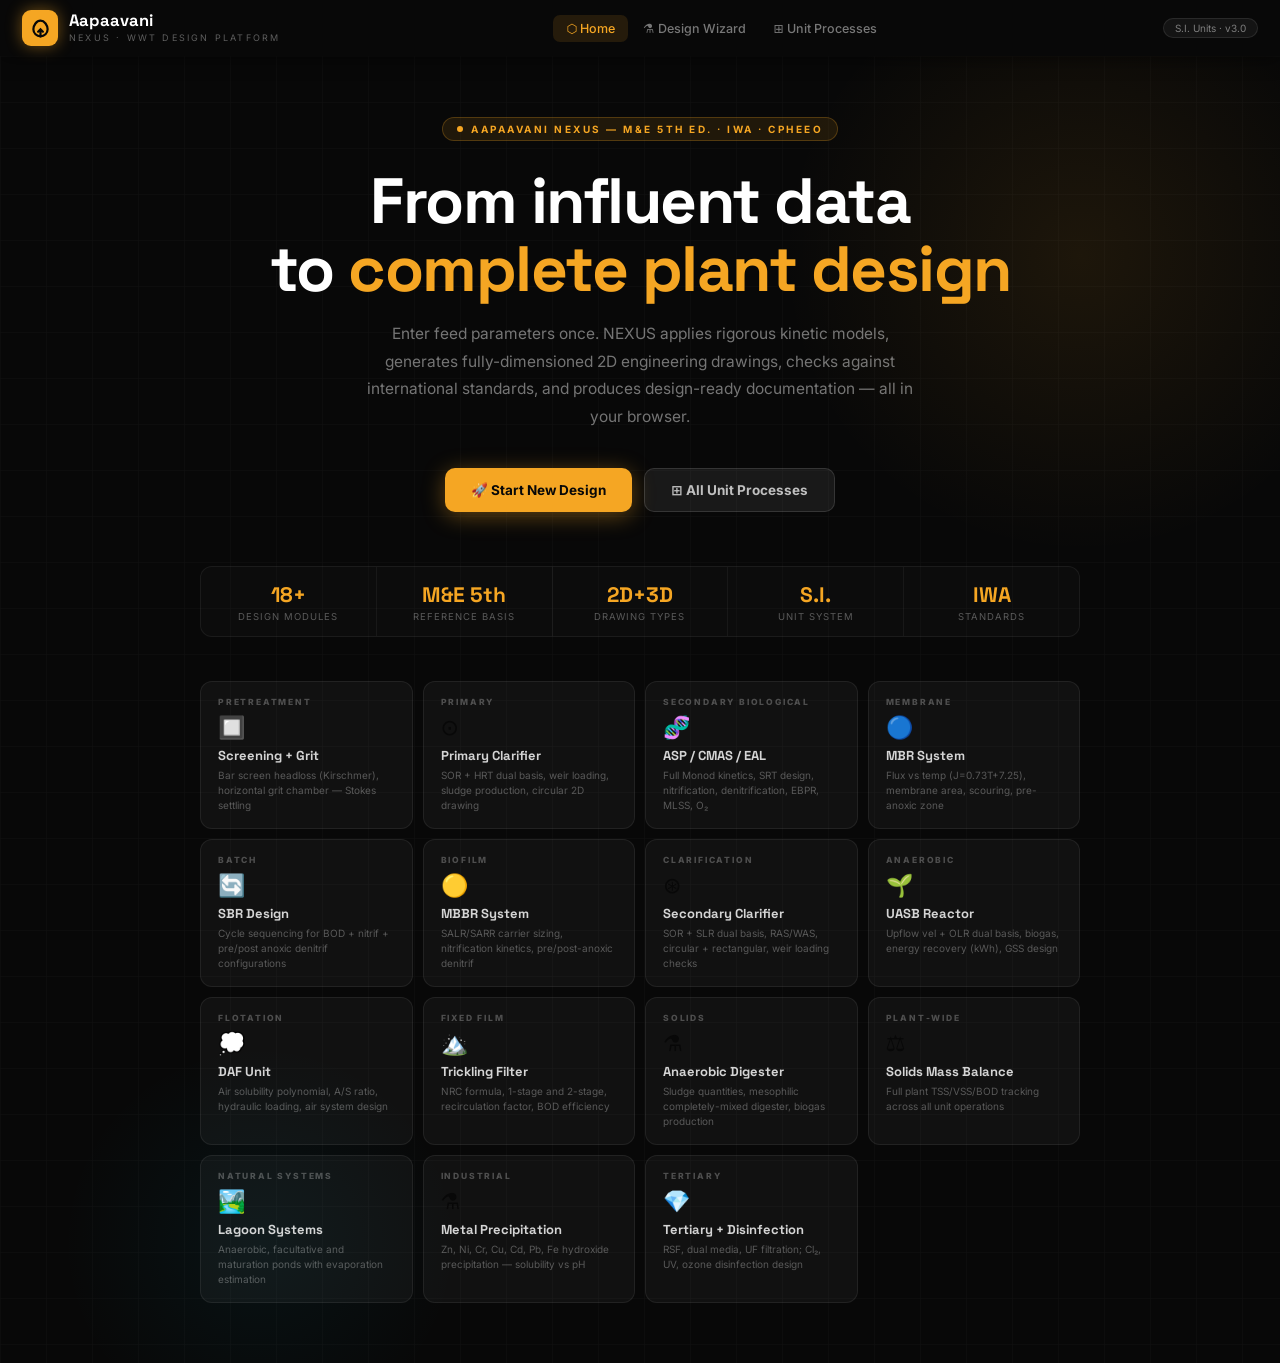
==== commit 0fe35e7f: "refactor: remove status badges from grid modules and sidebar navigation items" ====
--- a/index.html
+++ b/index.html
@@ -52,21 +52,21 @@
       <div class="ss-item"><div class="ss-v">IWA</div><div class="ss-l">Standards</div></div>
     </div>
     <div class="mod-grid">
-      <div class="mgc" onclick="gm('screen')"><div class="mgc-cat">Pretreatment</div><div class="mgc-icon">🔲</div><div class="mgc-name">Screening + Grit</div><div class="mgc-desc">Bar screen headloss (Kirschmer), horizontal grit chamber — Stokes settling</div><div class="mgc-tag">LIVE</div></div>
-      <div class="mgc" onclick="gm('primary')"><div class="mgc-cat">Primary</div><div class="mgc-icon">⊙</div><div class="mgc-name">Primary Clarifier</div><div class="mgc-desc">SOR + HRT dual basis, weir loading, sludge production, circular 2D drawing</div><div class="mgc-tag">LIVE</div></div>
-      <div class="mgc" onclick="gm('secondary')"><div class="mgc-cat">Secondary Biological</div><div class="mgc-icon">🧬</div><div class="mgc-name">ASP / CMAS / EAL</div><div class="mgc-desc">Full Monod kinetics, SRT design, nitrification, denitrification, EBPR, MLSS, O₂</div><div class="mgc-tag">LIVE</div></div>
-      <div class="mgc" onclick="gm('mbr')"><div class="mgc-cat">Membrane</div><div class="mgc-icon">🔵</div><div class="mgc-name">MBR System</div><div class="mgc-desc">Flux vs temp (J=0.73T+7.25), membrane area, scouring, pre-anoxic zone</div><div class="mgc-tag">LIVE</div></div>
-      <div class="mgc" onclick="gm('sbr')"><div class="mgc-cat">Batch</div><div class="mgc-icon">🔄</div><div class="mgc-name">SBR Design</div><div class="mgc-desc">Cycle sequencing for BOD + nitrif + pre/post anoxic denitrif configurations</div><div class="mgc-tag">LIVE</div></div>
-      <div class="mgc" onclick="gm('mbbr')"><div class="mgc-cat">Biofilm</div><div class="mgc-icon">🟡</div><div class="mgc-name">MBBR System</div><div class="mgc-desc">SALR/SARR carrier sizing, nitrification kinetics, pre/post-anoxic denitrif</div><div class="mgc-tag">LIVE</div></div>
-      <div class="mgc" onclick="gm('sec-clar')"><div class="mgc-cat">Clarification</div><div class="mgc-icon">⊛</div><div class="mgc-name">Secondary Clarifier</div><div class="mgc-desc">SOR + SLR dual basis, RAS/WAS, circular + rectangular, weir loading checks</div><div class="mgc-tag">LIVE</div></div>
-      <div class="mgc" onclick="gm('uasb')"><div class="mgc-cat">Anaerobic</div><div class="mgc-icon">🌱</div><div class="mgc-name">UASB Reactor</div><div class="mgc-desc">Upflow vel + OLR dual basis, biogas, energy recovery (kWh), GSS design</div><div class="mgc-tag">LIVE</div></div>
-      <div class="mgc" onclick="gm('daf')"><div class="mgc-cat">Flotation</div><div class="mgc-icon">💭</div><div class="mgc-name">DAF Unit</div><div class="mgc-desc">Air solubility polynomial, A/S ratio, hydraulic loading, air system design</div><div class="mgc-tag">LIVE</div></div>
-      <div class="mgc" onclick="gm('trickling')"><div class="mgc-cat">Fixed Film</div><div class="mgc-icon">🏔️</div><div class="mgc-name">Trickling Filter</div><div class="mgc-desc">NRC formula, 1-stage and 2-stage, recirculation factor, BOD efficiency</div><div class="mgc-tag">LIVE</div></div>
-      <div class="mgc" onclick="gm('digester')"><div class="mgc-cat">Solids</div><div class="mgc-icon">⚗️</div><div class="mgc-name">Anaerobic Digester</div><div class="mgc-desc">Sludge quantities, mesophilic completely-mixed digester, biogas production</div><div class="mgc-tag">LIVE</div></div>
-      <div class="mgc" onclick="gm('mass-balance')"><div class="mgc-cat">Plant-Wide</div><div class="mgc-icon">⚖️</div><div class="mgc-name">Solids Mass Balance</div><div class="mgc-desc">Full plant TSS/VSS/BOD tracking across all unit operations</div><div class="mgc-tag">LIVE</div></div>
-      <div class="mgc" onclick="gm('lagoon')"><div class="mgc-cat">Natural Systems</div><div class="mgc-icon">🏞️</div><div class="mgc-name">Lagoon Systems</div><div class="mgc-desc">Anaerobic, facultative and maturation ponds with evaporation estimation</div><div class="mgc-tag">LIVE</div></div>
-      <div class="mgc" onclick="gm('metal')"><div class="mgc-cat">Industrial</div><div class="mgc-icon">⚗</div><div class="mgc-name">Metal Precipitation</div><div class="mgc-desc">Zn, Ni, Cr, Cu, Cd, Pb, Fe hydroxide precipitation — solubility vs pH</div><div class="mgc-tag">LIVE</div></div>
-      <div class="mgc" onclick="gm('tertiary')"><div class="mgc-cat">Tertiary</div><div class="mgc-icon">💎</div><div class="mgc-name">Tertiary + Disinfection</div><div class="mgc-desc">RSF, dual media, UF filtration; Cl₂, UV, ozone disinfection design</div><div class="mgc-tag">LIVE</div></div>
+      <div class="mgc" onclick="gm('screen')"><div class="mgc-cat">Pretreatment</div><div class="mgc-icon">🔲</div><div class="mgc-name">Screening + Grit</div><div class="mgc-desc">Bar screen headloss (Kirschmer), horizontal grit chamber — Stokes settling</div></div>
+      <div class="mgc" onclick="gm('primary')"><div class="mgc-cat">Primary</div><div class="mgc-icon">⊙</div><div class="mgc-name">Primary Clarifier</div><div class="mgc-desc">SOR + HRT dual basis, weir loading, sludge production, circular 2D drawing</div></div>
+      <div class="mgc" onclick="gm('secondary')"><div class="mgc-cat">Secondary Biological</div><div class="mgc-icon">🧬</div><div class="mgc-name">ASP / CMAS / EAL</div><div class="mgc-desc">Full Monod kinetics, SRT design, nitrification, denitrification, EBPR, MLSS, O₂</div></div>
+      <div class="mgc" onclick="gm('mbr')"><div class="mgc-cat">Membrane</div><div class="mgc-icon">🔵</div><div class="mgc-name">MBR System</div><div class="mgc-desc">Flux vs temp (J=0.73T+7.25), membrane area, scouring, pre-anoxic zone</div></div>
+      <div class="mgc" onclick="gm('sbr')"><div class="mgc-cat">Batch</div><div class="mgc-icon">🔄</div><div class="mgc-name">SBR Design</div><div class="mgc-desc">Cycle sequencing for BOD + nitrif + pre/post anoxic denitrif configurations</div></div>
+      <div class="mgc" onclick="gm('mbbr')"><div class="mgc-cat">Biofilm</div><div class="mgc-icon">🟡</div><div class="mgc-name">MBBR System</div><div class="mgc-desc">SALR/SARR carrier sizing, nitrification kinetics, pre/post-anoxic denitrif</div></div>
+      <div class="mgc" onclick="gm('sec-clar')"><div class="mgc-cat">Clarification</div><div class="mgc-icon">⊛</div><div class="mgc-name">Secondary Clarifier</div><div class="mgc-desc">SOR + SLR dual basis, RAS/WAS, circular + rectangular, weir loading checks</div></div>
+      <div class="mgc" onclick="gm('uasb')"><div class="mgc-cat">Anaerobic</div><div class="mgc-icon">🌱</div><div class="mgc-name">UASB Reactor</div><div class="mgc-desc">Upflow vel + OLR dual basis, biogas, energy recovery (kWh), GSS design</div></div>
+      <div class="mgc" onclick="gm('daf')"><div class="mgc-cat">Flotation</div><div class="mgc-icon">💭</div><div class="mgc-name">DAF Unit</div><div class="mgc-desc">Air solubility polynomial, A/S ratio, hydraulic loading, air system design</div></div>
+      <div class="mgc" onclick="gm('trickling')"><div class="mgc-cat">Fixed Film</div><div class="mgc-icon">🏔️</div><div class="mgc-name">Trickling Filter</div><div class="mgc-desc">NRC formula, 1-stage and 2-stage, recirculation factor, BOD efficiency</div></div>
+      <div class="mgc" onclick="gm('digester')"><div class="mgc-cat">Solids</div><div class="mgc-icon">⚗️</div><div class="mgc-name">Anaerobic Digester</div><div class="mgc-desc">Sludge quantities, mesophilic completely-mixed digester, biogas production</div></div>
+      <div class="mgc" onclick="gm('mass-balance')"><div class="mgc-cat">Plant-Wide</div><div class="mgc-icon">⚖️</div><div class="mgc-name">Solids Mass Balance</div><div class="mgc-desc">Full plant TSS/VSS/BOD tracking across all unit operations</div></div>
+      <div class="mgc" onclick="gm('lagoon')"><div class="mgc-cat">Natural Systems</div><div class="mgc-icon">🏞️</div><div class="mgc-name">Lagoon Systems</div><div class="mgc-desc">Anaerobic, facultative and maturation ponds with evaporation estimation</div></div>
+      <div class="mgc" onclick="gm('metal')"><div class="mgc-cat">Industrial</div><div class="mgc-icon">⚗</div><div class="mgc-name">Metal Precipitation</div><div class="mgc-desc">Zn, Ni, Cr, Cu, Cd, Pb, Fe hydroxide precipitation — solubility vs pH</div></div>
+      <div class="mgc" onclick="gm('tertiary')"><div class="mgc-cat">Tertiary</div><div class="mgc-icon">💎</div><div class="mgc-name">Tertiary + Disinfection</div><div class="mgc-desc">RSF, dual media, UF filtration; Cl₂, UV, ozone disinfection design</div></div>
     </div>
   </div>
 </div>
@@ -87,9 +87,9 @@
     <div class="si" id="wsb5" onclick="wz(5)"><svg class="si-icon" viewBox="0 0 24 24" fill="none" stroke="currentColor" stroke-width="2"><path d="M12 2L2 7l10 5 10-5-10-5z"/><path d="M2 17l10 5 10-5M2 12l10 5 10-5"/></svg>Technology<span class="si-badge new">5</span></div>
     <div class="sb-div"></div>
     <div class="sb-sec">Quick Jump</div>
-    <div class="si" onclick="gm('screen')"><svg class="si-icon" viewBox="0 0 24 24" fill="none" stroke="currentColor" stroke-width="2"><rect x="3" y="3" width="18" height="18" rx="2"/><line x1="9" y1="3" x2="9" y2="21"/><line x1="15" y1="3" x2="15" y2="21"/></svg>Screen + Grit<span class="si-badge live">Live</span></div>
-    <div class="si" onclick="gm('secondary')"><svg class="si-icon" viewBox="0 0 24 24" fill="none" stroke="currentColor" stroke-width="2"><rect x="2" y="6" width="20" height="14" rx="2"/><path d="M2 10h20"/></svg>Secondary Bio<span class="si-badge live">Live</span></div>
-    <div class="si" onclick="gm('uasb')"><svg class="si-icon" viewBox="0 0 24 24" fill="none" stroke="currentColor" stroke-width="2"><path d="M12 3v18M3 7l9-4 9 4"/></svg>UASB / Anaerobic<span class="si-badge live">Live</span></div>
+    <div class="si" onclick="gm('screen')"><svg class="si-icon" viewBox="0 0 24 24" fill="none" stroke="currentColor" stroke-width="2"><rect x="3" y="3" width="18" height="18" rx="2"/><line x1="9" y1="3" x2="9" y2="21"/><line x1="15" y1="3" x2="15" y2="21"/></svg>Screen + Grit</div>
+    <div class="si" onclick="gm('secondary')"><svg class="si-icon" viewBox="0 0 24 24" fill="none" stroke="currentColor" stroke-width="2"><rect x="2" y="6" width="20" height="14" rx="2"/><path d="M2 10h20"/></svg>Secondary Bio</div>
+    <div class="si" onclick="gm('uasb')"><svg class="si-icon" viewBox="0 0 24 24" fill="none" stroke="currentColor" stroke-width="2"><path d="M12 3v18M3 7l9-4 9 4"/></svg>UASB / Anaerobic</div>
     <div class="sb-tech"><div class="sb-tech-label">Selected Technology</div><div class="sb-tech-val" id="sb-tech-v">—</div></div>
     <div class="sb-prog"><div class="sb-prog-bar"><div class="sb-prog-fill" id="wiz-bar" style="width:20%"></div></div><div class="sb-prog-txt" id="wiz-pg-txt">Step 1 of 5</div></div>
   </aside>
@@ -248,27 +248,27 @@
     <div class="sb-sec">Treatment Train</div>
     <div class="si" id="msb-train" onclick="gm('train')"><svg class="si-icon" viewBox="0 0 24 24" fill="none" stroke="currentColor" stroke-width="2"><rect x="2" y="8" width="20" height="8" rx="2"/></svg>Train Overview<span class="si-badge new">→</span></div>
     <div class="sb-sec">Pretreatment</div>
-    <div class="si" id="msb-screen" onclick="gm('screen')"><svg class="si-icon" viewBox="0 0 24 24" fill="none" stroke="currentColor" stroke-width="2"><rect x="3" y="3" width="18" height="18" rx="2"/><line x1="9" y1="3" x2="9" y2="21"/><line x1="15" y1="3" x2="15" y2="21"/></svg>Screening + Grit<span class="si-badge live">Live</span></div>
+    <div class="si" id="msb-screen" onclick="gm('screen')"><svg class="si-icon" viewBox="0 0 24 24" fill="none" stroke="currentColor" stroke-width="2"><rect x="3" y="3" width="18" height="18" rx="2"/><line x1="9" y1="3" x2="9" y2="21"/><line x1="15" y1="3" x2="15" y2="21"/></svg>Screening + Grit</div>
     <div class="sb-sec">Primary</div>
-    <div class="si" id="msb-primary" onclick="gm('primary')"><svg class="si-icon" viewBox="0 0 24 24" fill="none" stroke="currentColor" stroke-width="2"><ellipse cx="12" cy="12" rx="9" ry="6"/><line x1="12" y1="6" x2="12" y2="18"/></svg>Primary Clarifier<span class="si-badge live">Live</span></div>
+    <div class="si" id="msb-primary" onclick="gm('primary')"><svg class="si-icon" viewBox="0 0 24 24" fill="none" stroke="currentColor" stroke-width="2"><ellipse cx="12" cy="12" rx="9" ry="6"/><line x1="12" y1="6" x2="12" y2="18"/></svg>Primary Clarifier</div>
     <div class="sb-sec">Secondary Biological</div>
-    <div class="si" id="msb-secondary" onclick="gm('secondary')"><svg class="si-icon" viewBox="0 0 24 24" fill="none" stroke="currentColor" stroke-width="2"><rect x="2" y="6" width="20" height="14" rx="2"/><path d="M2 10h20M8 10v10M16 10v10"/></svg>ASP / CMAS / EAL<span class="si-badge live">Live</span></div>
-    <div class="si" id="msb-mbr" onclick="gm('mbr')"><svg class="si-icon" viewBox="0 0 24 24" fill="none" stroke="currentColor" stroke-width="2"><path d="M12 2L2 7l10 5 10-5-10-5z"/><path d="M2 17l10 5 10-5"/></svg>MBR System<span class="si-badge live">Live</span></div>
-    <div class="si" id="msb-sbr" onclick="gm('sbr')"><svg class="si-icon" viewBox="0 0 24 24" fill="none" stroke="currentColor" stroke-width="2"><path d="M21 12a9 9 0 11-6.219-8.56"/></svg>SBR Design<span class="si-badge live">Live</span></div>
-    <div class="si" id="msb-mbbr" onclick="gm('mbbr')"><svg class="si-icon" viewBox="0 0 24 24" fill="none" stroke="currentColor" stroke-width="2"><circle cx="12" cy="12" r="3"/><path d="M12 1v4M12 19v4"/></svg>MBBR System<span class="si-badge live">Live</span></div>
-    <div class="si" id="msb-trickling" onclick="gm('trickling')"><svg class="si-icon" viewBox="0 0 24 24" fill="none" stroke="currentColor" stroke-width="2"><path d="M3 9l9-7 9 7v11a2 2 0 01-2 2H5a2 2 0 01-2-2z"/></svg>Trickling Filter<span class="si-badge live">Live</span></div>
+    <div class="si" id="msb-secondary" onclick="gm('secondary')"><svg class="si-icon" viewBox="0 0 24 24" fill="none" stroke="currentColor" stroke-width="2"><rect x="2" y="6" width="20" height="14" rx="2"/><path d="M2 10h20M8 10v10M16 10v10"/></svg>ASP / CMAS / EAL</div>
+    <div class="si" id="msb-mbr" onclick="gm('mbr')"><svg class="si-icon" viewBox="0 0 24 24" fill="none" stroke="currentColor" stroke-width="2"><path d="M12 2L2 7l10 5 10-5-10-5z"/><path d="M2 17l10 5 10-5"/></svg>MBR System</div>
+    <div class="si" id="msb-sbr" onclick="gm('sbr')"><svg class="si-icon" viewBox="0 0 24 24" fill="none" stroke="currentColor" stroke-width="2"><path d="M21 12a9 9 0 11-6.219-8.56"/></svg>SBR Design</div>
+    <div class="si" id="msb-mbbr" onclick="gm('mbbr')"><svg class="si-icon" viewBox="0 0 24 24" fill="none" stroke="currentColor" stroke-width="2"><circle cx="12" cy="12" r="3"/><path d="M12 1v4M12 19v4"/></svg>MBBR System</div>
+    <div class="si" id="msb-trickling" onclick="gm('trickling')"><svg class="si-icon" viewBox="0 0 24 24" fill="none" stroke="currentColor" stroke-width="2"><path d="M3 9l9-7 9 7v11a2 2 0 01-2 2H5a2 2 0 01-2-2z"/></svg>Trickling Filter</div>
     <div class="sb-sec">Secondary Clarifier</div>
-    <div class="si" id="msb-sec-clar" onclick="gm('sec-clar')"><svg class="si-icon" viewBox="0 0 24 24" fill="none" stroke="currentColor" stroke-width="2"><path d="M3 6h18l-2 12H5L3 6z"/></svg>Secondary Clarifier<span class="si-badge live">Live</span></div>
+    <div class="si" id="msb-sec-clar" onclick="gm('sec-clar')"><svg class="si-icon" viewBox="0 0 24 24" fill="none" stroke="currentColor" stroke-width="2"><path d="M3 6h18l-2 12H5L3 6z"/></svg>Secondary Clarifier</div>
     <div class="sb-sec">Anaerobic / Industrial</div>
-    <div class="si" id="msb-uasb" onclick="gm('uasb')"><svg class="si-icon" viewBox="0 0 24 24" fill="none" stroke="currentColor" stroke-width="2"><path d="M12 3v18M3 7l9-4 9 4M3 17l9 4 9-4"/></svg>UASB Reactor<span class="si-badge live">Live</span></div>
-    <div class="si" id="msb-daf" onclick="gm('daf')"><svg class="si-icon" viewBox="0 0 24 24" fill="none" stroke="currentColor" stroke-width="2"><circle cx="12" cy="8" r="4"/><path d="M4 20c0-4 3.6-7 8-7s8 3 8 7"/></svg>DAF Unit<span class="si-badge live">Live</span></div>
+    <div class="si" id="msb-uasb" onclick="gm('uasb')"><svg class="si-icon" viewBox="0 0 24 24" fill="none" stroke="currentColor" stroke-width="2"><path d="M12 3v18M3 7l9-4 9 4M3 17l9 4 9-4"/></svg>UASB Reactor</div>
+    <div class="si" id="msb-daf" onclick="gm('daf')"><svg class="si-icon" viewBox="0 0 24 24" fill="none" stroke="currentColor" stroke-width="2"><circle cx="12" cy="8" r="4"/><path d="M4 20c0-4 3.6-7 8-7s8 3 8 7"/></svg>DAF Unit</div>
     <div class="sb-sec">Solids Handling</div>
-    <div class="si" id="msb-digester" onclick="gm('digester')"><svg class="si-icon" viewBox="0 0 24 24" fill="none" stroke="currentColor" stroke-width="2"><ellipse cx="12" cy="18" rx="8" ry="3"/><path d="M4 18V9l8-6 8 6v9"/></svg>Anaerobic Digester<span class="si-badge live">Live</span></div>
-    <div class="si" id="msb-mass-balance" onclick="gm('mass-balance')"><svg class="si-icon" viewBox="0 0 24 24" fill="none" stroke="currentColor" stroke-width="2"><path d="M12 2L2 7l10 5 10-5-10-5z"/></svg>Solids Mass Balance<span class="si-badge live">Live</span></div>
+    <div class="si" id="msb-digester" onclick="gm('digester')"><svg class="si-icon" viewBox="0 0 24 24" fill="none" stroke="currentColor" stroke-width="2"><ellipse cx="12" cy="18" rx="8" ry="3"/><path d="M4 18V9l8-6 8 6v9"/></svg>Anaerobic Digester</div>
+    <div class="si" id="msb-mass-balance" onclick="gm('mass-balance')"><svg class="si-icon" viewBox="0 0 24 24" fill="none" stroke="currentColor" stroke-width="2"><path d="M12 2L2 7l10 5 10-5-10-5z"/></svg>Solids Mass Balance</div>
     <div class="sb-sec">Natural / Tertiary</div>
-    <div class="si" id="msb-lagoon" onclick="gm('lagoon')"><svg class="si-icon" viewBox="0 0 24 24" fill="none" stroke="currentColor" stroke-width="2"><path d="M21 7.5C21 9.985 16.971 12 12 12S3 9.985 3 7.5 7.029 3 12 3s9 2.015 9 4.5z"/></svg>Lagoon Systems<span class="si-badge live">Live</span></div>
-    <div class="si" id="msb-tertiary" onclick="gm('tertiary')"><svg class="si-icon" viewBox="0 0 24 24" fill="none" stroke="currentColor" stroke-width="2"><path d="M12 22s8-4 8-10V5l-8-3-8 3v7c0 6 8 10 8 10z"/></svg>Tertiary+Disinfection<span class="si-badge live">Live</span></div>
-    <div class="si" id="msb-metal" onclick="gm('metal')"><svg class="si-icon" viewBox="0 0 24 24" fill="none" stroke="currentColor" stroke-width="2"><path d="M20.24 12.24a6 6 0 00-8.49-8.49L5 10.5V19h8.5z"/></svg>Metal Precipitation<span class="si-badge live">Live</span></div>
+    <div class="si" id="msb-lagoon" onclick="gm('lagoon')"><svg class="si-icon" viewBox="0 0 24 24" fill="none" stroke="currentColor" stroke-width="2"><path d="M21 7.5C21 9.985 16.971 12 12 12S3 9.985 3 7.5 7.029 3 12 3s9 2.015 9 4.5z"/></svg>Lagoon Systems</div>
+    <div class="si" id="msb-tertiary" onclick="gm('tertiary')"><svg class="si-icon" viewBox="0 0 24 24" fill="none" stroke="currentColor" stroke-width="2"><path d="M12 22s8-4 8-10V5l-8-3-8 3v7c0 6 8 10 8 10z"/></svg>Tertiary+Disinfection</div>
+    <div class="si" id="msb-metal" onclick="gm('metal')"><svg class="si-icon" viewBox="0 0 24 24" fill="none" stroke="currentColor" stroke-width="2"><path d="M20.24 12.24a6 6 0 00-8.49-8.49L5 10.5V19h8.5z"/></svg>Metal Precipitation</div>
   </aside>
 
   <div class="panel-main" id="mod-content">
